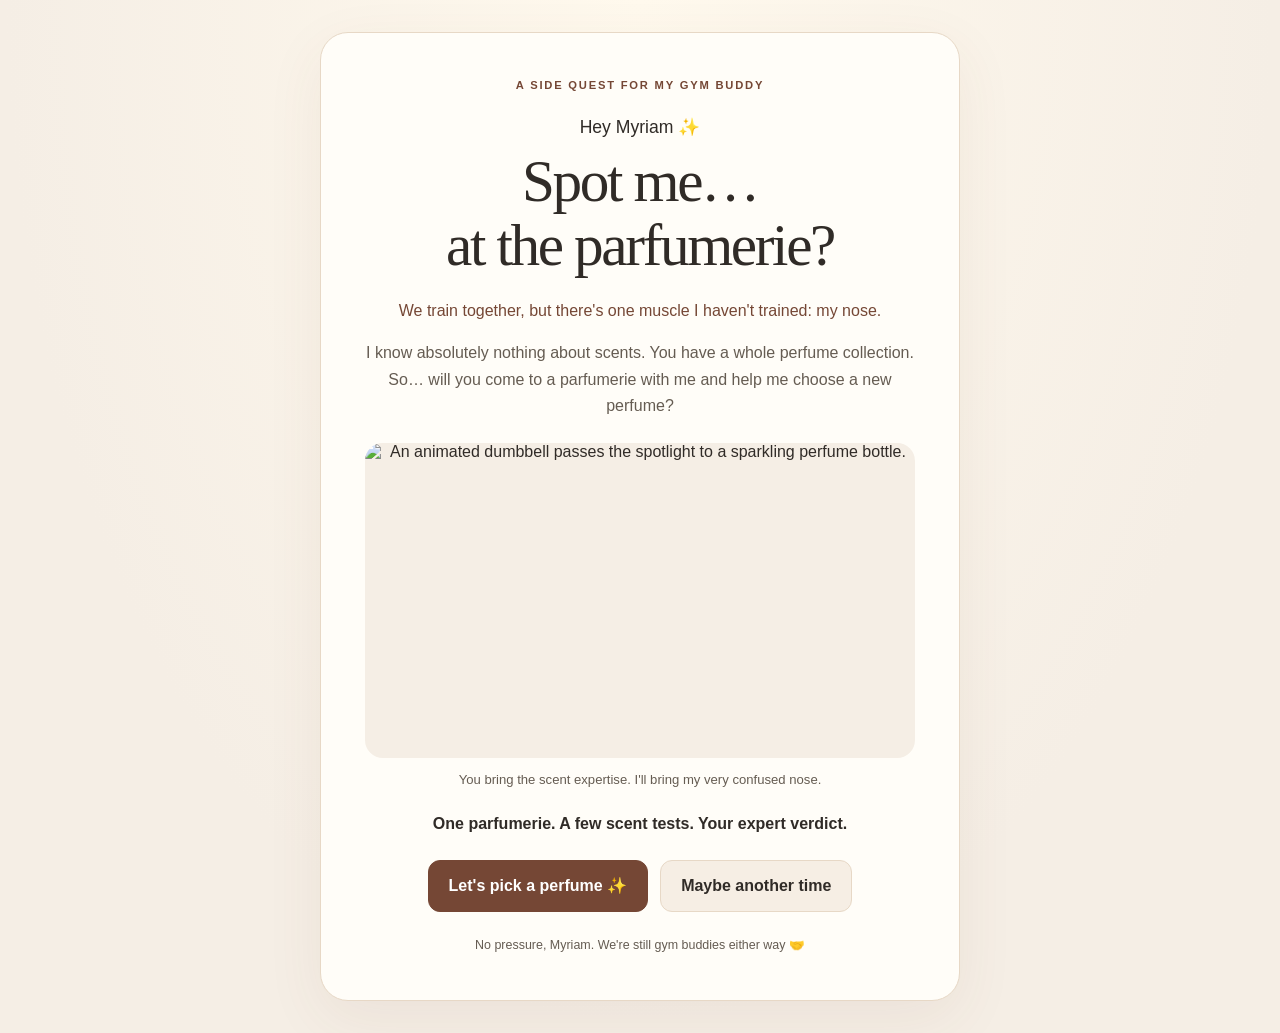
==== index.html @ 6dc9c0cd "Add files via upload" ====
<!DOCTYPE html>
<html lang="en">
<head>
  <meta charset="UTF-8">
  <meta name="viewport" content="width=device-width, initial-scale=1.0">
  <meta name="theme-color" content="#f5eee5">
  <meta name="description" content="A little perfume-shopping invitation for Myriam, my gym buddy and resident scent expert.">
  <title>Myriam, help me pick a perfume?</title>
  <link rel="stylesheet" href="styles.css">
  <script src="script.js" defer></script>
</head>
<body>
  <main class="container" aria-labelledby="invitation-title">
    <p class="eyebrow">A SIDE QUEST FOR MY GYM BUDDY</p>
    <p class="greeting">Hey Myriam ✨</p>
    <h1 id="invitation-title">Spot me…<br>at the parfumerie?</h1>
    <p class="intro">We train together, but there's one muscle I haven't trained: my nose.</p>
    <p class="description">I know absolutely nothing about scents. You have a whole perfume collection. So… will you come to a parfumerie with me and help me choose a new perfume?</p>

    <!-- Local GIFs keep the invitation working without third-party image links. -->
    <figure class="gif-container">
      <img id="invite-gif" src="assets/perfume-quest.gif" width="560" height="320" alt="An animated dumbbell passes the spotlight to a sparkling perfume bottle.">
      <figcaption>You bring the scent expertise. I'll bring my very confused nose.</figcaption>
    </figure>

    <p class="plan">One parfumerie. A few scent tests. Your expert verdict.</p>
    <div class="buttons" id="answer-buttons">
      <button class="yes-button" id="yes-button" type="button">Let's pick a perfume ✨</button>
      <button class="no-button" id="no-button" type="button">Maybe another time</button>
    </div>
    <p class="response" id="response-message" role="status" aria-live="polite"></p>
    <div class="follow-up" id="follow-up" hidden>
      <button class="text-button" id="decline-button" type="button">I'll pass, thanks</button>
    </div>
    <p class="footer-note">No pressure, Myriam. We're still gym buddies either way 🤝</p>
    <noscript><p><a href="yes_page.html">Yes, let's go perfume shopping!</a> Or just tell me at the gym.</p></noscript>
  </main>
</body>
</html>
---- styles.css ----
/* Warm perfume-counter colors, with enough room for phones and long copy. */
:root {
  color-scheme: light;
  --background: #f5eee5;
  --card: #fffdf8;
  --ink: #302b27;
  --muted: #655c52;
  --accent: #754735;
  --border: #e7d8c6;
}

* { box-sizing: border-box; }
[hidden] { display: none !important; }

body {
  margin: 0;
  min-height: 100vh;
  min-height: 100svh;
  display: grid;
  place-items: center;
  padding: 32px 16px;
  background: radial-gradient(ellipse at top, #fff9ed 0%, var(--background) 70%);
  color: var(--ink);
  font-family: Arial, Helvetica, sans-serif;
}

.container {
  width: min(100%, 640px);
  padding: clamp(24px, 5vw, 44px);
  text-align: center;
  background: var(--card);
  border: 1px solid var(--border);
  border-radius: 28px;
  box-shadow: 0 18px 60px #75473512;
}

.eyebrow {
  margin: 0 0 22px;
  color: var(--accent);
  font-size: 0.7rem;
  font-weight: 700;
  letter-spacing: 0.16em;
  line-height: 1.6;
}

.greeting { margin: 0 0 12px; font-size: 1.1rem; }
h1 {
  margin: 0 0 20px;
  font-family: Georgia, 'Times New Roman', serif;
  font-size: clamp(2.3rem, 8vw, 3.7rem);
  font-weight: 400;
  line-height: 1.08;
  letter-spacing: -0.04em;
}

.intro, .description, .plan {
  font-size: 1rem;
  line-height: 1.65;
}
.intro { color: var(--accent); }
.description { color: var(--muted); }
.plan { margin: 22px 0; font-weight: 700; }

.gif-container { margin: 24px 0 0; }
.gif-container img {
  display: block;
  width: 100%;
  height: auto;
  border-radius: 18px;
  background: var(--background);
}
figcaption {
  margin-top: 12px;
  color: var(--muted);
  font-size: 0.82rem;
  line-height: 1.5;
}

.buttons { display: flex; justify-content: center; gap: 12px; flex-wrap: wrap; }
button, .back-link {
  min-height: 48px;
  padding: 14px 20px;
  border-radius: 12px;
  font: inherit;
  font-weight: 700;
  line-height: 1.4;
  cursor: pointer;
  text-decoration: none;
  transition: background-color 160ms ease, transform 160ms ease;
}
.yes-button { border: 1px solid var(--accent); color: #fff; background: var(--accent); }
.yes-button:hover { background: #593425; transform: translateY(-2px); }
.no-button { border: 1px solid var(--border); background: #f6eee4; color: var(--ink); }
.no-button:hover { background: #ecdfd0; }
button:focus-visible, a:focus-visible { outline: 3px solid #a77128; outline-offset: 4px; }
.response { margin: 18px 0 0; color: var(--accent); font-size: 0.92rem; line-height: 1.6; }
.response:empty { display: none; }
.text-button { margin-top: 8px; border: 0; background: transparent; color: var(--muted); text-decoration: underline; }
.footer-note { margin: 24px 0 0; color: var(--muted); font-size: 0.78rem; line-height: 1.6; }
a { color: var(--accent); }

@media (max-width: 420px) {
  body { padding: 16px 12px; }
  .container { border-radius: 20px; padding: 26px 20px; }
  .buttons { flex-direction: column; }
  .buttons button { width: 100%; }
}

@media (prefers-reduced-motion: reduce) {
  button, .back-link { transition: none; }
  .yes-button:hover { transform: none; }
  /* The still frame keeps the same illustration without the GIF animation. */
  #invite-gif { content: url('assets/perfume-quest.png'); }
  #celebration-gif { content: url('assets/perfume-party.png'); }
}
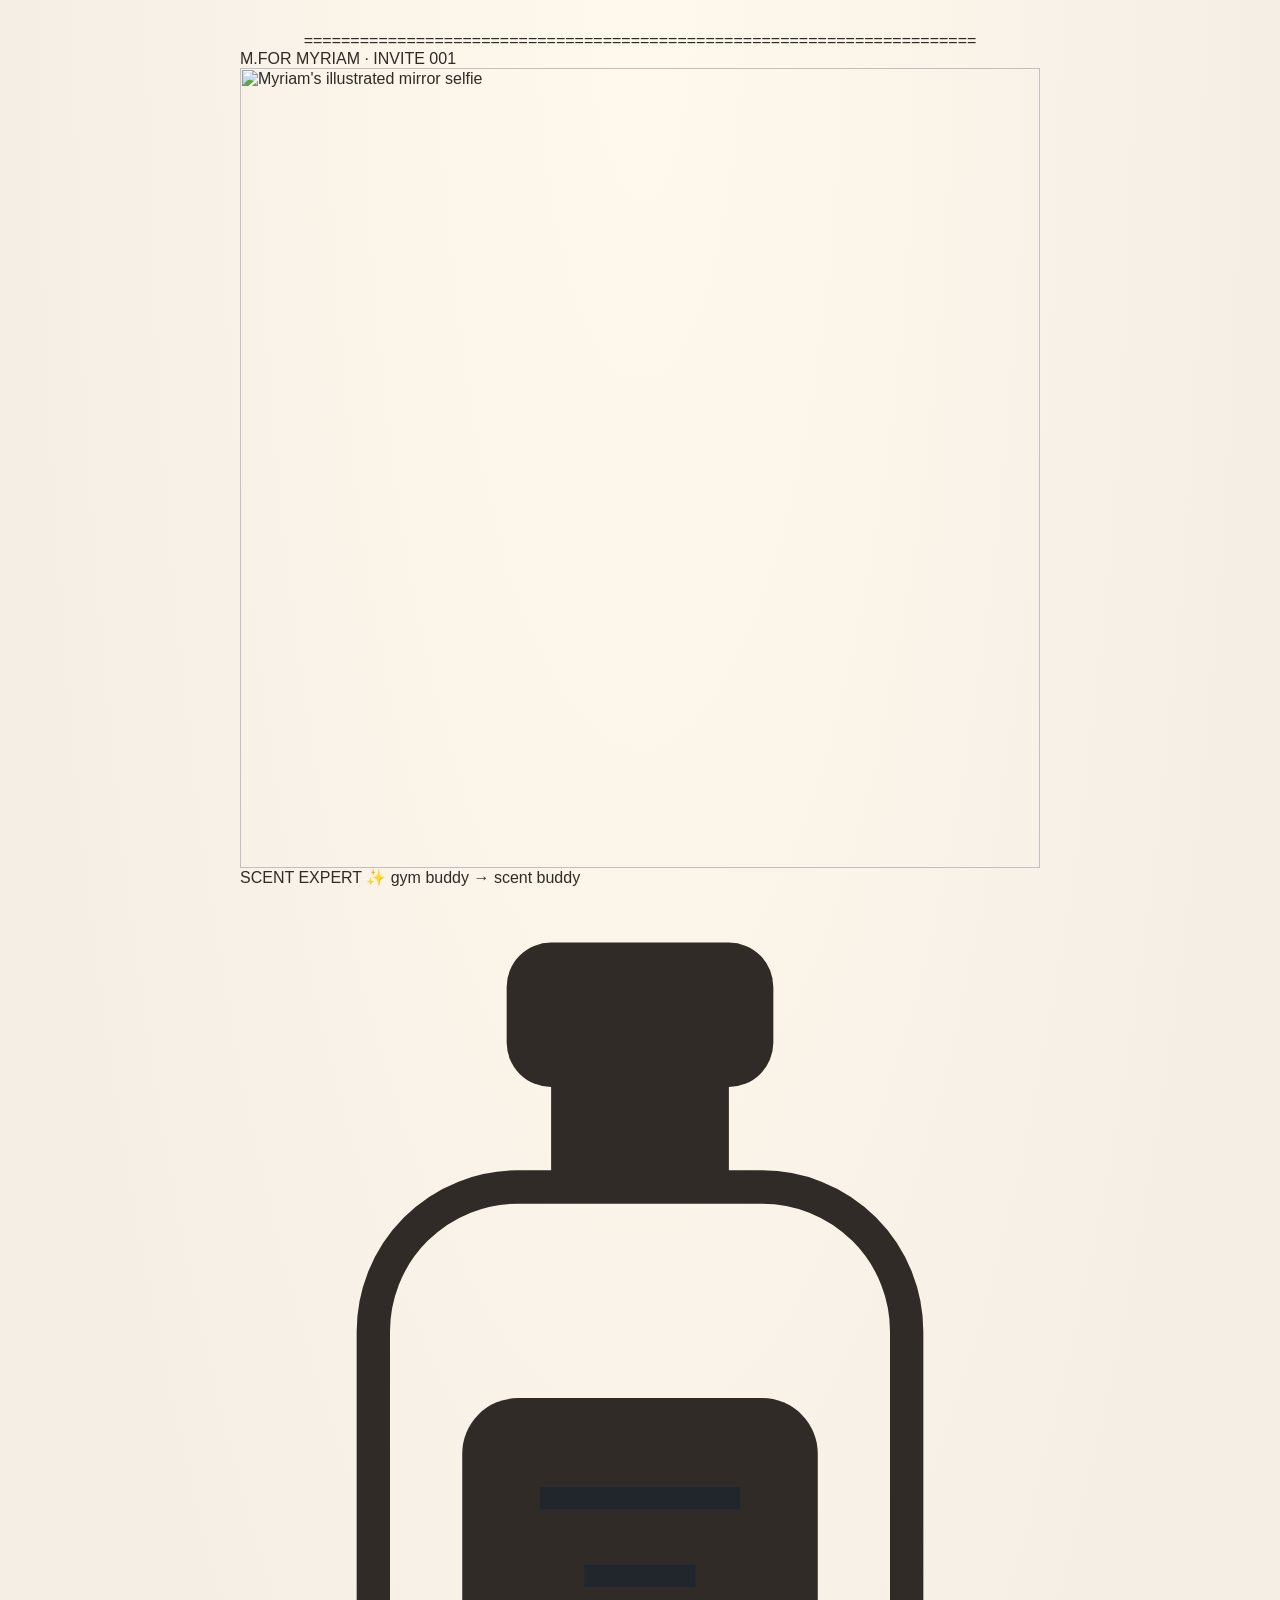
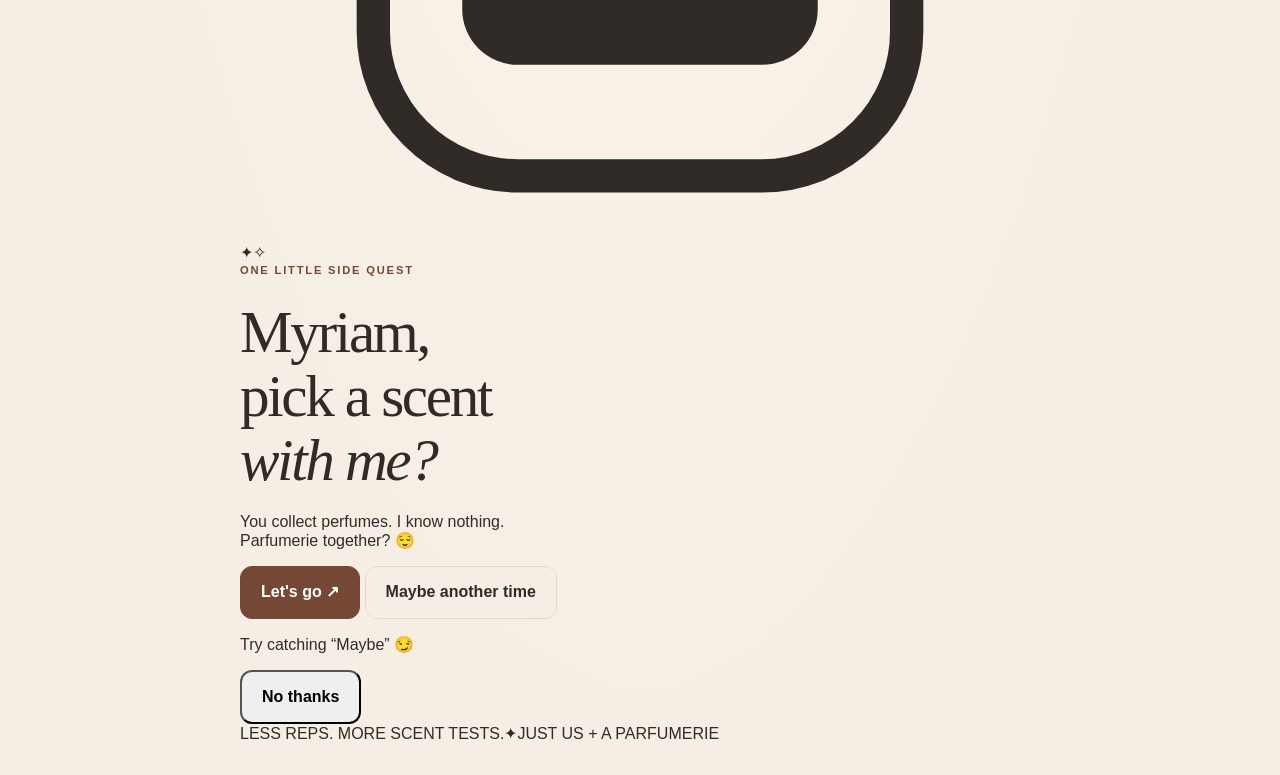
==== commit d6d00a85: "Revise invitation layout and update content Updated the invitation page for Myriam with a new layout" ====
--- a/index.html
+++ b/index.html
@@ -1,39 +1,39 @@
+========================================================================
 <!DOCTYPE html>
 <html lang="en">
 <head>
   <meta charset="UTF-8">
-  <meta name="viewport" content="width=device-width, initial-scale=1.0">
-  <meta name="theme-color" content="#f5eee5">
-  <meta name="description" content="A little perfume-shopping invitation for Myriam, my gym buddy and resident scent expert.">
-  <title>Myriam, help me pick a perfume?</title>
+  <meta name="viewport" content="width=device-width, initial-scale=1">
+  <meta name="theme-color" content="#20262c">
+  <title>Myriam — a little scent side quest</title>
   <link rel="stylesheet" href="styles.css">
   <script src="script.js" defer></script>
 </head>
 <body>
-  <main class="container" aria-labelledby="invitation-title">
-    <p class="eyebrow">A SIDE QUEST FOR MY GYM BUDDY</p>
-    <p class="greeting">Hey Myriam ✨</p>
-    <h1 id="invitation-title">Spot me…<br>at the parfumerie?</h1>
-    <p class="intro">We train together, but there's one muscle I haven't trained: my nose.</p>
-    <p class="description">I know absolutely nothing about scents. You have a whole perfume collection. So… will you come to a parfumerie with me and help me choose a new perfume?</p>
-
-    <!-- Local GIFs keep the invitation working without third-party image links. -->
-    <figure class="gif-container">
-      <img id="invite-gif" src="assets/perfume-quest.gif" width="560" height="320" alt="An animated dumbbell passes the spotlight to a sparkling perfume bottle.">
-      <figcaption>You bring the scent expertise. I'll bring my very confused nose.</figcaption>
-    </figure>
-
-    <p class="plan">One parfumerie. A few scent tests. Your expert verdict.</p>
-    <div class="buttons" id="answer-buttons">
-      <button class="yes-button" id="yes-button" type="button">Let's pick a perfume ✨</button>
-      <button class="no-button" id="no-button" type="button">Maybe another time</button>
+  <main class="invite" id="invite">
+    <header class="topbar"><span class="brand">M<span class="brand-dot">.</span></span><span class="edition">FOR MYRIAM · INVITE 001</span><span class="online-dot" aria-hidden="true"></span></header>
+    <div class="layout">
+      <section class="visual" aria-label="Myriam's animated perfume side quest">
+        <div class="orbit orbit-one" aria-hidden="true"></div><div class="orbit orbit-two" aria-hidden="true"></div>
+        <div class="portrait-wrap"><img class="portrait" src="assets/myriam.png" width="800" height="800" alt="Myriam's illustrated mirror selfie"></div>
+        <span class="floating-tag expert-tag">SCENT EXPERT ✨</span>
+        <span class="floating-tag gym-tag">gym buddy → scent buddy</span>
+        <div class="perfume-charm" aria-hidden="true"><svg viewBox="0 0 72 86"><rect x="24" y="5" width="24" height="13" rx="4" fill="currentColor"/><path d="M28 18h16v10H28z" fill="currentColor"/><rect x="12" y="27" width="48" height="53" rx="13" fill="none" stroke="currentColor" stroke-width="3"/><rect x="20" y="46" width="32" height="24" rx="5" fill="currentColor"/><path d="M27 55h18m-14 7h10" stroke="#20262c" stroke-width="2"/></svg></div>
+        <span class="spark spark-one" aria-hidden="true">✦</span><span class="spark spark-two" aria-hidden="true">✧</span>
+      </section>
+      <section class="copy" aria-labelledby="title">
+        <p class="eyebrow"><span></span> ONE LITTLE SIDE QUEST</p>
+        <h1 id="title">Myriam,<br>pick a scent<br><em>with me?</em></h1>
+        <p class="subtitle">You collect perfumes. I know nothing.<br>Parfumerie together? 😌</p>
+        <div class="answer-arena" id="answer-arena">
+          <button class="yes-button" id="yes-button" type="button">Let's go <span aria-hidden="true">↗</span></button>
+          <button class="no-button" id="no-button" type="button">Maybe another time</button>
+        </div>
+        <div class="bottom-row"><p id="response-message" class="status" role="status" aria-live="polite">Try catching “Maybe” 😏</p><button class="decline-button" id="decline-button" type="button">No thanks</button></div>
+        <noscript><p><a href="yes_page.html">Let's go ↗</a></p></noscript>
+      </section>
     </div>
-    <p class="response" id="response-message" role="status" aria-live="polite"></p>
-    <div class="follow-up" id="follow-up" hidden>
-      <button class="text-button" id="decline-button" type="button">I'll pass, thanks</button>
-    </div>
-    <p class="footer-note">No pressure, Myriam. We're still gym buddies either way 🤝</p>
-    <noscript><p><a href="yes_page.html">Yes, let's go perfume shopping!</a> Or just tell me at the gym.</p></noscript>
+    <footer class="page-footer"><span>LESS REPS. MORE SCENT TESTS.</span><span aria-hidden="true">✦</span><span>JUST US + A PARFUMERIE</span></footer>
   </main>
 </body>
 </html>
